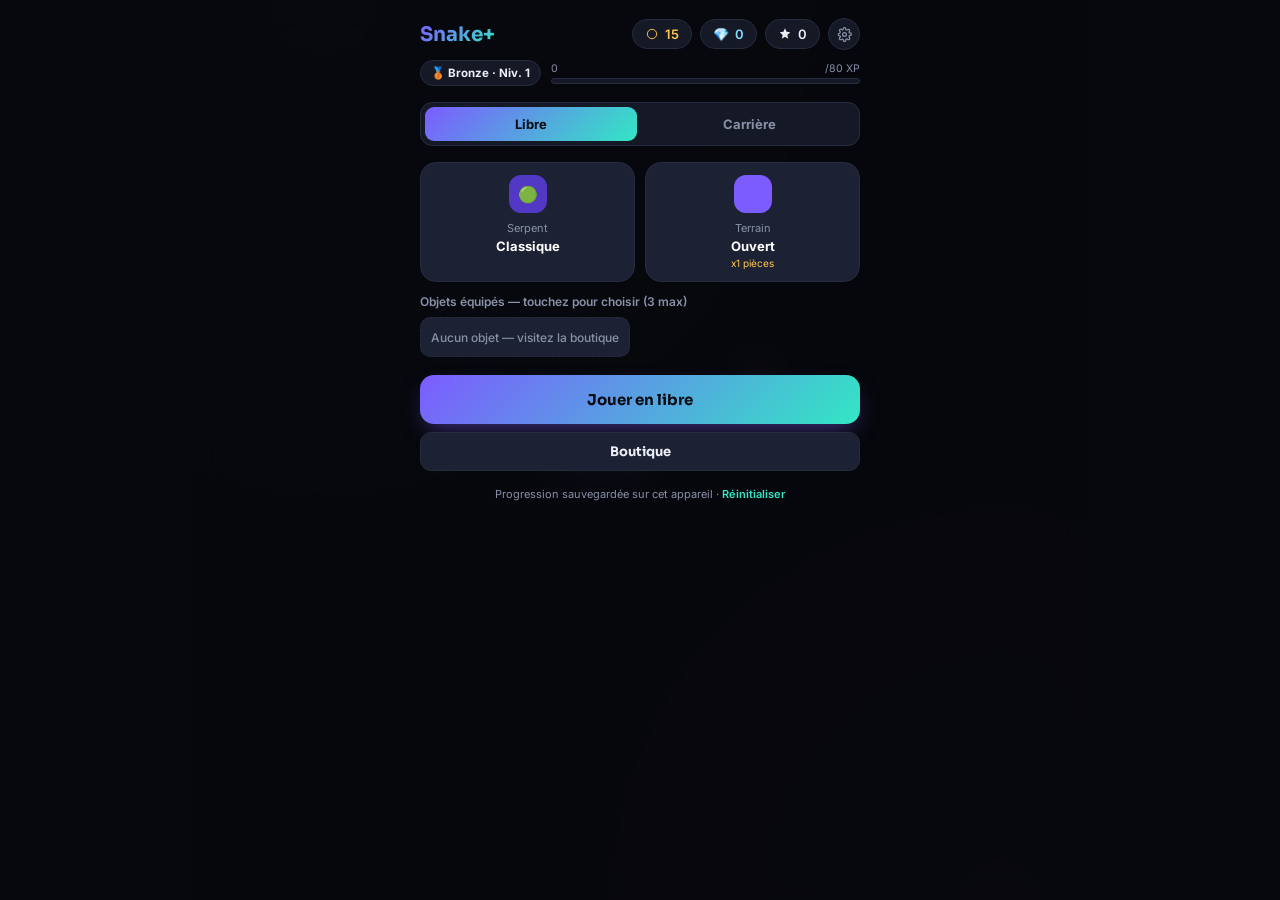
==== index.html @ 22fc11eb "first commit" ====
<!DOCTYPE html>
<html lang="fr">
<head>
<meta charset="UTF-8">
<meta name="viewport" content="width=device-width, initial-scale=1, maximum-scale=1, user-scalable=no, viewport-fit=cover">
<title>Snake+</title>
<link rel="preconnect" href="https://fonts.googleapis.com">
<link rel="preconnect" href="https://fonts.gstatic.com" crossorigin>
<link href="https://fonts.googleapis.com/css2?family=Sora:wght@500;600;700;800&family=Inter:wght@400;500;600;700&display=swap" rel="stylesheet">
<link rel="stylesheet" href="style.css">
</head>
<body>
<div class="stage" id="stage">
  <canvas id="game"></canvas>

  <div class="level-toast" id="levelToast">Niveau 2<small>La cadence s'intensifie</small></div>
  <div class="level-toast" id="xpToast">Niveau 4<small>Rang Argent</small></div>

  <div class="hud hidden" id="hud">
    <div class="hud-left">
      <div class="hud-score" id="scoreBadge">0</div>
      <div class="combo-tag" id="comboTag">x2 combo</div>
    </div>
    <div class="hud-right">
      <div class="chip" id="modeChip">Niv. 1</div>
      <div class="round-btn" id="pauseBtn"><svg width="13" height="13" viewBox="0 0 24 24" fill="currentColor"><rect x="6" y="4" width="4" height="16" rx="1"/><rect x="14" y="4" width="4" height="16" rx="1"/></svg></div>
    </div>
  </div>

  <div class="controls hidden" id="controlsBar">
    <div class="dpad" id="dpad">
      <button class="up">▲</button><div class="mid"></div>
      <button class="left">◀</button><button class="mid"></button><button class="right">▶</button>
      <button class="down">▼</button>
    </div>
    <div class="powerbar" id="powerbar"></div>
  </div>

  <!-- HOME -->
  <div class="overlay" id="overlay-home">
    <div class="overlay-inner">
      <div class="topline">
        <div class="brand">Snake+</div>
        <div class="stat-row">
          <div class="pill gold"><svg viewBox="0 0 24 24" fill="none"><circle cx="12" cy="12" r="8" stroke="currentColor" stroke-width="1.6"/></svg><span id="coinCount">0</span></div>
          <div class="pill crystal">💎<span id="crystalCount">0</span></div>
          <div class="pill"><svg viewBox="0 0 24 24" fill="none"><path d="M12 2l2.6 6.2L21 9l-5 4.6L17.4 20 12 16.5 6.6 20 8 13.6 3 9l6.4-.8L12 2z" fill="currentColor"/></svg><span id="bestScore">0</span></div>
          <div class="icon-btn" id="openSettings" title="Réglages">
            <svg width="15" height="15" viewBox="0 0 24 24" fill="none" stroke="currentColor" stroke-width="2"><circle cx="12" cy="12" r="3"/><path d="M19.4 15a1.65 1.65 0 00.33 1.82l.06.06a2 2 0 11-2.83 2.83l-.06-.06a1.65 1.65 0 00-1.82-.33 1.65 1.65 0 00-1 1.51V21a2 2 0 01-4 0v-.09A1.65 1.65 0 009 19.4a1.65 1.65 0 00-1.82.33l-.06.06a2 2 0 11-2.83-2.83l.06-.06A1.65 1.65 0 005.6 15a1.65 1.65 0 00-1.51-1H4a2 2 0 010-4h.09A1.65 1.65 0 005 8.6a1.65 1.65 0 00-.33-1.82l-.06-.06a2 2 0 112.83-2.83l.06.06A1.65 1.65 0 009 4.6a1.65 1.65 0 001-1.51V3a2 2 0 014 0v.09a1.65 1.65 0 001 1.51 1.65 1.65 0 001.82-.33l.06-.06a2 2 0 112.83 2.83l-.06.06A1.65 1.65 0 0019.4 9c.36.1.68.32 1 .51H21a2 2 0 010 4h-.09a1.65 1.65 0 00-1.51 1z"/></svg>
          </div>
        </div>
      </div>

      <div class="rank-row">
        <div class="rank-badge" id="rankBadge">🥉 Bronze · Niv. 1</div>
        <div class="xp-wrap">
          <div class="xp-label"><span id="xpNow">0</span><span id="xpNext">/100 XP</span></div>
          <div class="xp-bar"><div class="xp-fill" id="xpFill" style="width:0%"></div></div>
        </div>
      </div>

      <div class="modetabs">
        <div class="modetab active" data-mode="free">Libre</div>
        <div class="modetab" data-mode="career">Carrière</div>
      </div>

      <!-- FREE PANEL -->
      <div id="freePanel">
        <div class="preview-row">
          <div class="preview-card" id="goToSnake">
            <div class="swatch" id="snakeSwatch"></div>
            <div class="label">Serpent</div>
            <div class="name" id="snakeName">—</div>
          </div>
          <div class="preview-card" id="goToMap">
            <div class="swatch" id="mapSwatch"></div>
            <div class="label">Terrain</div>
            <div class="name" id="mapName">—</div>
            <div class="badge" id="mapMult">x1 pièces</div>
          </div>
        </div>

        <div class="loadout-title">Objets équipés — touchez pour choisir (3 max)</div>
        <div class="loadout-row" id="loadoutRow"></div>

        <button class="btn" id="playBtn">Jouer en libre</button>
        <div class="row2"><button class="btn secondary small" id="openShopFromHome">Boutique</button></div>
      </div>

      <!-- CAREER PANEL -->
      <div id="careerPanel" class="panel-hidden">
        <div class="career-progress" id="careerProgress">0/36 niveaux · 0★</div>
        <div class="path-scroll" id="pathScroll"><div class="path-row" id="pathRow"></div></div>
        <div class="scroll-hint">← Faites glisser pour parcourir tout l'arbre →</div>
      </div>

      <div class="footer-note">Progression sauvegardée sur cet appareil · <a id="resetLink">Réinitialiser</a></div>
    </div>
  </div>

  <!-- RANKS -->
  <div class="overlay hidden" id="overlay-ranks" style="justify-content:flex-start;">
    <div class="overlay-inner">
      <div class="topline"><div class="brand">Rangs</div></div>
      <div class="card-list" id="ranksList"></div>
      <button class="btn" id="closeRanks" style="margin-top:14px;">Retour</button>
    </div>
  </div>

  <!-- SHOP -->
  <div class="overlay hidden" id="overlay-shop">
    <div class="overlay-inner">
      <div class="topline">
        <div class="brand">Boutique</div>
        <div class="stat-row">
          <div class="pill gold"><svg viewBox="0 0 24 24" fill="none"><circle cx="12" cy="12" r="8" stroke="currentColor" stroke-width="1.6"/></svg><span id="coinCountShop">0</span></div>
          <div class="pill crystal">💎<span id="crystalCountShop">0</span></div>
        </div>
      </div>
      <div class="tabs">
        <div class="tab active" data-tab="snakes">Serpents</div>
        <div class="tab" data-tab="maps">Terrains</div>
        <div class="tab" data-tab="items">Objets</div>
        <div class="tab" data-tab="gacha">Gacha</div>
      </div>
      <div class="card-list" id="shopList"></div>
      <button class="btn secondary" id="closeShop" style="margin-top:16px;">Retour</button>
    </div>
  </div>

  <!-- GACHA REVEAL -->
  <div class="overlay hidden" id="overlay-gacha" style="justify-content:center;">
    <div class="overlay-inner">
      <div class="capsule-stage" id="capsuleStage">
        <div class="capsule" id="capsuleBall">
          <div class="capsule-top"></div>
          <div class="capsule-bottom"></div>
        </div>
      </div>
      <div id="gachaReveal" class="hidden">
        <div class="lr-icon" id="gachaIcon">⏳</div>
        <div class="lr-rarity" id="gachaRarity">Légendaire</div>
        <div class="lr-title" id="gachaName">Chronos</div>
        <div class="go-sub" id="gachaMsg">Nouveau serpent débloqué !</div>
        <button class="btn" id="gachaClose">Super !</button>
      </div>
    </div>
  </div>

  <!-- SETTINGS -->
  <div class="overlay hidden" id="overlay-settings" style="justify-content:flex-start;">
    <div class="overlay-inner">
      <div class="topline"><div class="brand">Réglages</div></div>
      <div class="bind-hint">Cliquez sur « Changer » puis appuyez sur la touche souhaitée. Les flèches WASD restent toujours actives en secours.</div>
      <div class="card-list" id="settingsList"></div>
      <button class="btn secondary" id="resetBinds" style="margin-top:14px;">Réinitialiser les touches</button>
      <button class="btn" id="closeSettings" style="margin-top:10px;">Retour</button>
    </div>
  </div>

  <!-- LEVEL INTRO -->
  <div class="overlay hidden" id="overlay-levelintro" style="justify-content:center;">
    <div class="overlay-inner">
      <div class="lr-title" id="liTitle">Niveau 1</div>
      <div class="level-desc"><div id="liDesc">—</div><div class="level-tags" id="liTags"></div></div>
      <button class="btn" id="liStart">Commencer</button>
      <button class="btn secondary" id="liBack" style="margin-top:10px;">Retour à la carte</button>
    </div>
  </div>

  <!-- PAUSE -->
  <div class="overlay hidden" id="overlay-pause" style="justify-content:center;">
    <div class="overlay-inner">
      <div class="lr-title">Pause</div>
      <button class="btn" id="resumeBtn" style="margin-top:20px;">Reprendre</button>
      <button class="btn secondary" id="quitBtn" style="margin-top:10px;">Abandonner</button>
    </div>
  </div>

  <!-- GAME OVER (free mode) -->
  <div class="overlay hidden" id="overlay-gameover" style="justify-content:center;">
    <div class="overlay-inner">
      <div class="go-title">Partie terminée</div>
      <div class="go-score" id="finalScore">0</div>
      <div class="go-sub" id="goDetails">+0 pièces</div>
      <button class="btn" id="retryBtn">Rejouer</button>
      <button class="btn secondary" id="homeBtn" style="margin-top:10px;">Accueil</button>
    </div>
  </div>

  <!-- LEVEL RESULT (career mode) -->
  <div class="overlay hidden" id="overlay-levelresult" style="justify-content:center;">
    <div class="overlay-inner">
      <div class="lr-icon" id="lrIcon">🏆</div>
      <div class="lr-title" id="lrTitle">Niveau réussi !</div>
      <div class="lr-stars" id="lrStars">★★★</div>
      <div class="go-sub" id="lrSub">+20 pièces</div>
      <button class="btn" id="lrPrimary">Continuer</button>
      <button class="btn secondary" id="lrSecondary" style="margin-top:10px;">Carte des niveaux</button>
    </div>
  </div>

</div>
<script src="script.js"></script>
</body>
</html>
---- style.css ----
:root{
    --bg:#07080d;
    --surface:#151926;
    --surface-hi:#1c2233;
    --border:#262c3f;
    --text:#eef0f8;
    --text-dim:#8991a8;
    --accent1:#7c5cff;
    --accent2:#33e6c4;
    --accent-grad:linear-gradient(135deg, var(--accent1), var(--accent2));
    --danger:#ff5470;
    --gold:#ffc94d;
    --food:#ff9f43;
  }
  *{box-sizing:border-box; -webkit-tap-highlight-color:transparent;}
  html,body{height:100%; margin:0; overscroll-behavior:none;}
  body{
    background:var(--bg);
    font-family:'Inter', system-ui, sans-serif;
    color:var(--text);
    overflow:hidden;
    display:flex;
    justify-content:center;
  }
  .display{font-family:'Sora', sans-serif;}

  .stage{
    position:relative;
    width:100%;
    max-width:900px;
    height:100dvh;
    height:100vh;
    background:
      radial-gradient(circle at 15% 0%, #141a2c, transparent 55%),
      radial-gradient(circle at 90% 100%, #1a1030, transparent 45%),
      var(--bg);
  }

  canvas{ position:absolute; top:50%; left:50%; transform:translate(-50%,-50%); display:block; }

  /* ---------- in-game HUD ---------- */
  .hud{
    position:absolute; top:0; left:0; right:0;
    padding:calc(14px + env(safe-area-inset-top,0px)) 16px 14px;
    display:flex; justify-content:space-between; align-items:flex-start;
    pointer-events:none;
  }
  .hud.hidden{display:none;}
  .hud-left{display:flex; flex-direction:column; gap:5px;}
  .hud-score{font-family:'Sora',sans-serif; font-weight:700; font-size:26px; color:#fff; text-shadow:0 2px 14px rgba(0,0,0,0.6); line-height:1;}
  .hud-score small{font-size:14px; font-weight:600; color:var(--text-dim);}
  .combo-tag{
    font-size:11px; font-weight:700; color:var(--accent2);
    background:rgba(51,230,196,0.15); border:1px solid rgba(51,230,196,0.4);
    border-radius:999px; padding:2px 9px; width:fit-content;
    opacity:0; transform:scale(0.8); transition:all .15s ease;
  }
  .combo-tag.show{opacity:1; transform:scale(1);}
  .hud-right{display:flex; align-items:center; gap:8px; pointer-events:auto;}
  .chip{
    font-size:12.5px; font-weight:700; color:#fff;
    background:rgba(20,24,38,0.65); backdrop-filter:blur(8px);
    border:1px solid rgba(255,255,255,0.12);
    border-radius:999px; padding:6px 12px;
  }
  .chip.low{color:var(--danger); border-color:rgba(255,84,112,0.5);}
  .round-btn{
    pointer-events:auto; cursor:pointer;
    background:rgba(20,24,38,0.65); backdrop-filter:blur(8px);
    border:1px solid rgba(255,255,255,0.12);
    border-radius:50%; width:34px; height:34px;
    display:flex; align-items:center; justify-content:center; color:#fff;
  }

  .level-toast{
    position:absolute; top:44%; left:50%; transform:translate(-50%,-40%);
    font-family:'Sora',sans-serif; font-weight:800; font-size:28px; color:#fff;
    text-shadow:0 4px 24px rgba(124,92,255,0.9);
    opacity:0; pointer-events:none; transition:all .35s ease;
    text-align:center; white-space:nowrap;
  }
  .level-toast.show{opacity:1; transform:translate(-50%,-50%);}
  .level-toast small{display:block; font-family:'Inter',sans-serif; font-size:13px; font-weight:500; color:var(--accent2); margin-top:3px;}
  #xpToast{ z-index:5; top:12%; }

  /* ---------- floating controls ---------- */
  .controls{
    position:absolute; left:0; right:0; bottom:0;
    padding:0 16px calc(16px + env(safe-area-inset-bottom,0px));
    display:flex; justify-content:space-between; align-items:flex-end;
    pointer-events:none;
  }
  .controls.hidden{display:none;}
  .dpad{ display:grid; grid-template-columns:46px 46px 46px; grid-template-rows:46px 46px 46px; gap:6px; pointer-events:auto; }
  .dpad button{
    border:none; border-radius:14px; background:rgba(21,25,38,0.75); backdrop-filter:blur(8px);
    border:1px solid var(--border);
    display:flex; align-items:center; justify-content:center; font-size:16px; color:var(--text-dim);
    cursor:pointer;
  }
  .dpad button:active{background:var(--surface-hi); color:var(--accent2); border-color:var(--accent2);}
  .dpad .up{grid-column:2; grid-row:1;}
  .dpad .left{grid-column:1; grid-row:2;}
  .dpad .mid{grid-column:2; grid-row:2; background:transparent; box-shadow:none; cursor:default; border:none;}
  .dpad .right{grid-column:3; grid-row:2;}
  .dpad .down{grid-column:2; grid-row:3;}

  .powerbar{display:flex; flex-direction:column; gap:10px; pointer-events:auto;}
  .pbtn{
    width:52px; height:52px; border-radius:16px; border:1px solid var(--border); position:relative;
    background:rgba(21,25,38,0.75); backdrop-filter:blur(8px);
    display:flex; align-items:center; justify-content:center; font-size:20px; cursor:pointer; color:#fff;
  }
  .pbtn:active{background:var(--surface-hi);}
  .pbtn.used{opacity:0.25; pointer-events:none;}
  .pbtn .active-ring{ position:absolute; inset:-3px; border-radius:19px; border:2px solid var(--accent2); animation:pulse 1s infinite; }
  @keyframes pulse{0%,100%{opacity:1;}50%{opacity:0.25;}}
  .pbtn.skillbtn{ border-color:var(--gold); box-shadow:0 0 0 1px rgba(255,201,77,0.5), 0 0 16px rgba(255,201,77,0.35); }
  .charge-badge{
    position:absolute; top:-5px; right:-5px; background:var(--gold); color:#3a2408;
    font-size:10px; font-weight:800; border-radius:999px; min-width:17px; height:17px;
    display:flex; align-items:center; justify-content:center; padding:0 3px;
  }
  .cooldown-badge{
    position:absolute; bottom:-9px; left:50%; transform:translateX(-50%);
    background:rgba(21,25,38,0.9); border:1px solid var(--border); color:var(--text-dim);
    font-size:9px; font-weight:700; border-radius:999px; padding:1px 6px; white-space:nowrap;
  }

  /* ---------- overlays ---------- */
  .overlay{
    position:absolute; inset:0;
    background:rgba(7,8,13,0.92);
    backdrop-filter:blur(14px);
    display:flex; flex-direction:column;
    padding:calc(18px + env(safe-area-inset-top,0px)) 18px calc(18px + env(safe-area-inset-bottom,0px));
    overflow-y:auto; color:var(--text);
  }
  .overlay.hidden{display:none;}
  .overlay-inner{width:100%; max-width:440px; margin:0 auto;}

  .topline{display:flex; align-items:center; justify-content:space-between; gap:8px; margin-bottom:10px; flex-wrap:wrap;}
  .brand{font-family:'Sora',sans-serif; font-weight:700; font-size:20px; background:var(--accent-grad); -webkit-background-clip:text; background-clip:text; color:transparent;}
  .stat-row{display:flex; gap:8px; align-items:center; flex-wrap:wrap;}
  .pill{ background:var(--surface); border:1px solid var(--border); border-radius:999px; padding:6px 12px; font-size:13px; font-weight:600; display:flex; align-items:center; gap:6px; color:var(--text); }
  .pill.gold{color:var(--gold);}
  .pill.crystal{color:#7fdfff;}
  .pill svg{width:14px;height:14px;flex:none;}
  .icon-btn{
    width:32px; height:32px; border-radius:50%; background:var(--surface); border:1px solid var(--border);
    display:flex; align-items:center; justify-content:center; color:var(--text-dim); cursor:pointer; flex:none;
  }
  .icon-btn:active{color:var(--accent2); border-color:var(--accent2);}

  .rank-row{display:flex; align-items:center; gap:10px; margin-bottom:16px;}
  .rank-badge{ font-size:11.5px; font-weight:700; padding:5px 10px; border-radius:999px; background:var(--surface); border:1px solid var(--border); white-space:nowrap; cursor:pointer; }
  .rank-badge:active{border-color:var(--accent2); color:var(--accent2);}
  .rank-current{border-color:var(--accent2) !important; box-shadow:0 0 0 1px var(--accent2) inset;}
  .xp-wrap{flex:1; min-width:0;}
  .xp-label{font-size:10.5px; color:var(--text-dim); margin-bottom:3px; display:flex; justify-content:space-between;}
  .xp-bar{height:6px; border-radius:999px; background:var(--surface); overflow:hidden; border:1px solid var(--border);}
  .xp-fill{height:100%; background:var(--accent-grad); border-radius:999px; transition:width .3s ease;}

  .modetabs{display:flex; gap:6px; margin-bottom:16px; background:var(--surface); padding:4px; border-radius:12px; border:1px solid var(--border);}
  .modetab{flex:1; text-align:center; padding:9px 4px; font-size:13px; font-weight:700; border-radius:9px; cursor:pointer; color:var(--text-dim);}
  .modetab.active{background:var(--accent-grad); color:#0a0c12;}
  .panel-hidden{display:none;}

  .preview-row{display:flex; gap:10px; margin:4px 0 12px;}
  .preview-card{ flex:1; background:var(--surface-hi); border:1px solid var(--border); border-radius:16px; padding:12px; text-align:center; cursor:pointer; transition:transform .12s ease; }
  .preview-card:active{transform:scale(0.96);}
  .preview-card .swatch{width:38px;height:38px;border-radius:12px;margin:0 auto 8px; display:flex; align-items:center; justify-content:center; font-size:16px;}
  .preview-card .label{font-size:11px; color:var(--text-dim); margin-bottom:3px;}
  .preview-card .name{font-size:13px; font-weight:700; color:#fff;}
  .preview-card .badge{font-size:10px; color:var(--gold); margin-top:3px;}

  .loadout-title{font-size:12px; color:var(--text-dim); margin:6px 0 8px; font-weight:600;}
  .loadout-row{display:flex; gap:8px; flex-wrap:wrap; margin-bottom:18px; min-height:40px;}
  .chip2{ display:flex; align-items:center; gap:6px; background:var(--surface-hi); border:1px solid var(--border); border-radius:10px; padding:7px 10px; font-size:12px; font-weight:600; cursor:pointer; user-select:none; color:var(--text); }
  .chip2 .n{opacity:.55; font-weight:500;}
  .chip2.on{border-color:var(--accent2); box-shadow:0 0 0 1px var(--accent2) inset; color:#fff;}
  .chip2.empty{color:var(--text-dim); font-weight:500; border-style:dashed; cursor:default;}

  .btn{ display:block; width:100%; background:var(--accent-grad); color:#0a0c12; border:none; border-radius:14px; padding:15px; font-size:15px; font-weight:700; font-family:'Sora',sans-serif; cursor:pointer; text-align:center; box-shadow:0 10px 24px -8px rgba(124,92,255,0.55); }
  .btn:active{transform:translateY(1px);}
  .btn.secondary{background:var(--surface-hi); color:var(--text); box-shadow:none; border:1px solid var(--border);}
  .btn.small{padding:10px; font-size:13px; border-radius:11px;}
  .btn:disabled{opacity:0.4; cursor:default;}
  .row2{display:flex; gap:8px; margin-top:8px;}
  .row2 .btn{flex:1;}

  .footer-note{text-align:center; font-size:11px; color:var(--text-dim); margin-top:16px;}
  .footer-note a{color:var(--accent2); text-decoration:none; cursor:pointer; font-weight:600;}

  .tabs{display:flex; gap:6px; margin-bottom:14px; background:var(--surface); padding:4px; border-radius:12px; border:1px solid var(--border);}
  .tab{flex:1; text-align:center; padding:8px 4px; font-size:12px; font-weight:700; border-radius:9px; cursor:pointer; color:var(--text-dim);}
  .tab.active{background:var(--accent-grad); color:#0a0c12;}

  .card-list{display:flex; flex-direction:column; gap:8px;}
  .card{background:var(--surface-hi); border:1px solid var(--border); border-radius:14px; padding:11px; display:flex; gap:11px; align-items:center;}
  .card .swatch{width:38px;height:38px;border-radius:12px;flex:none; display:flex; align-items:center; justify-content:center; font-size:17px; font-weight:800; color:#fff;}
  .card .info{flex:1; min-width:0;}
  .card .info .t{font-size:13px; font-weight:700; color:#fff; display:flex; align-items:center; gap:6px; flex-wrap:wrap;}
  .card .info .d{font-size:11.5px; color:var(--text-dim); margin-top:3px; line-height:1.4;}
  .card .action{flex:none;}
  .buy-btn{ background:var(--accent-grad); color:#0a0c12; border:none; border-radius:9px; padding:9px 11px; font-size:11.5px; font-weight:700; font-family:'Sora',sans-serif; cursor:pointer; white-space:nowrap; }
  .buy-btn.owned{background:var(--border); color:var(--text);}
  .buy-btn.equipped{background:transparent; color:var(--accent2); border:1px solid var(--accent2);}
  .buy-btn.locked{background:var(--border); color:var(--text-dim);}
  .buy-btn:disabled{opacity:0.35;}
  .qty-badge{font-size:10px; background:var(--accent2); color:#052; border-radius:999px; padding:2px 7px; font-weight:700;}
  .mult-badge{font-size:10px; background:rgba(255,201,77,0.15); color:var(--gold); border:1px solid rgba(255,201,77,0.4); border-radius:999px; padding:2px 7px; font-weight:700;}
  .rarity-badge{font-size:10px; border-radius:999px; padding:2px 7px; font-weight:700; border:1px solid; white-space:nowrap;}

  .gacha-panel{display:flex; flex-direction:column; gap:10px; margin-bottom:8px;}
  .gacha-crystal-row{display:flex; align-items:center; justify-content:space-between;}
  .gacha-hint{font-size:11.5px; color:var(--text-dim); line-height:1.4;}

  /* ---------- career path (single scrollable tree) ---------- */
  .career-progress{font-size:12px; color:var(--text-dim); margin-bottom:10px;}
  .path-scroll{
    overflow-x:auto; overflow-y:hidden; padding:6px 4px 4px; margin:0 -18px 8px; padding-left:18px; padding-right:18px;
    -webkit-overflow-scrolling:touch; cursor:grab;
  }
  .path-scroll.dragging{cursor:grabbing;}
  .path-row{position:relative; height:222px;}
  .path-line{position:absolute; height:3px; background:var(--border); border-radius:2px;}
  .path-line.dim{opacity:0.35;}
  .path-connector{position:absolute; width:2px; background:var(--border);}
  .chapter-marker{position:absolute; top:0; font-size:10.5px; font-weight:800; color:var(--text-dim); text-transform:uppercase; letter-spacing:0.5px; white-space:nowrap;}
  .scroll-hint{text-align:center; font-size:10.5px; color:var(--text-dim); margin:-2px 0 12px;}
  .path-node{
    position:absolute; transform:translate(-50%,-50%); width:52px; height:52px; border-radius:50%;
    display:flex; align-items:center; justify-content:center; font-family:'Sora',sans-serif; font-weight:800; font-size:14px;
    border:2px solid var(--border); background:var(--surface); color:var(--text-dim); cursor:default;
  }
  .path-node.unlocked{background:var(--surface-hi); color:var(--text); border-color:var(--accent1); cursor:pointer;}
  .path-node.done{background:var(--accent-grad); color:#0a0c12; border-color:transparent; box-shadow:0 6px 16px -6px rgba(124,92,255,0.6);}
  .path-node.boss{width:64px; height:64px; font-size:24px;}
  .path-node.boss.unlocked{border-color:var(--danger); color:var(--gold); background:var(--surface-hi);}
  .path-node.boss.done{background:linear-gradient(135deg,#ff5470,#ffc94d); color:#2a0a0a; box-shadow:0 8px 20px -6px rgba(255,84,112,0.6);}
  .stars-node{position:absolute; transform:translateX(-50%); font-size:10px; color:var(--gold); white-space:nowrap;}
  .path-label{position:absolute; transform:translateX(-50%); font-size:9.5px; color:var(--text-dim); text-align:center; width:82px; white-space:nowrap; overflow:hidden; text-overflow:ellipsis;}

  .go-title{font-size:14px; text-align:center; margin:6px 0 2px; color:var(--text-dim); font-weight:600;}
  .go-score{font-size:46px; text-align:center; font-family:'Sora',sans-serif; font-weight:800; margin:10px 0 6px; background:var(--accent-grad); -webkit-background-clip:text; background-clip:text; color:transparent;}
  .go-sub{text-align:center; font-size:12.5px; color:var(--text-dim); margin-bottom:20px;}
  .record{color:var(--gold) !important; font-weight:700;}

  .lr-icon{font-size:44px; text-align:center; margin-bottom:6px;}
  .lr-stars{font-size:30px; text-align:center; color:var(--gold); letter-spacing:6px; margin:6px 0 14px;}
  .lr-title{font-size:19px; font-weight:800; text-align:center; color:#fff; font-family:'Sora',sans-serif;}
  .lr-rarity{font-size:12px; font-weight:800; text-transform:uppercase; letter-spacing:1.5px; text-align:center; margin-bottom:6px;}

  /* ---------- gachapon capsule ---------- */
  .capsule-stage{height:170px; display:flex; align-items:center; justify-content:center; position:relative;}
  .capsule-stage.hidden{display:none;}
  .capsule{ width:96px; height:96px; position:relative; animation:capsuleDrop 0.5s cubic-bezier(.34,1.56,.64,1); --cap1:#7c5cff; --cap2:#5238c4; }
  .capsule.rarity-rare{ --cap1:#bff7ec; --cap2:#1fae94; }
  .capsule.rarity-epic{ --cap1:#d8c9ff; --cap2:#7c5cff; }
  .capsule.rarity-legendary{ --cap1:#fff3c4; --cap2:#ffc94d; }
  .capsule-top,.capsule-bottom{ position:absolute; left:0; width:96px; height:48px; }
  .capsule-top{ top:0; border-radius:48px 48px 4px 4px; background:linear-gradient(180deg,#fff,var(--cap1)); box-shadow:inset 0 -6px 10px rgba(0,0,0,0.15);}
  .capsule-bottom{ bottom:0; border-radius:4px 4px 48px 48px; background:var(--cap2); box-shadow:inset 0 6px 10px rgba(0,0,0,0.25);}
  .capsule.shaking{ animation:capsuleShake 0.13s ease-in-out infinite; }
  .capsule.cracking .capsule-top{ animation:crackTop 0.45s ease forwards; }
  .capsule.cracking .capsule-bottom{ animation:crackBottom 0.45s ease forwards; }
  .capsule.cracking::after{
    content:""; position:absolute; inset:-40px; border-radius:50%;
    background:radial-gradient(circle, rgba(255,255,255,0.95), transparent 70%);
    animation:crackFlash 0.45s ease forwards;
  }
  @keyframes capsuleDrop{ from{ transform:translateY(-160px); opacity:0; } to{ transform:translateY(0); opacity:1; } }
  @keyframes capsuleShake{ 0%,100%{transform:rotate(-7deg);} 50%{transform:rotate(7deg);} }
  @keyframes crackTop{ to{ transform:translateY(-70px) rotate(-50deg); opacity:0; } }
  @keyframes crackBottom{ to{ transform:translateY(70px) rotate(50deg); opacity:0; } }
  @keyframes crackFlash{ from{ opacity:1; transform:scale(0.25);} to{ opacity:0; transform:scale(2);} }
  #gachaReveal.hidden{display:none;}

  .level-desc{background:var(--surface-hi); border:1px solid var(--border); border-radius:14px; padding:14px; margin:14px 0 20px; font-size:13px; color:var(--text-dim); line-height:1.5;}
  .level-tags{display:flex; gap:6px; flex-wrap:wrap; margin-top:10px;}
  .tag{font-size:11px; font-weight:700; background:var(--surface); border:1px solid var(--border); border-radius:999px; padding:4px 9px; color:var(--text);}
  .tag.boss{color:var(--gold); border-color:rgba(255,201,77,0.5);}

  .bind-hint{font-size:12px; color:var(--text-dim); margin-bottom:14px; line-height:1.5;}

  ::-webkit-scrollbar{width:0px;}
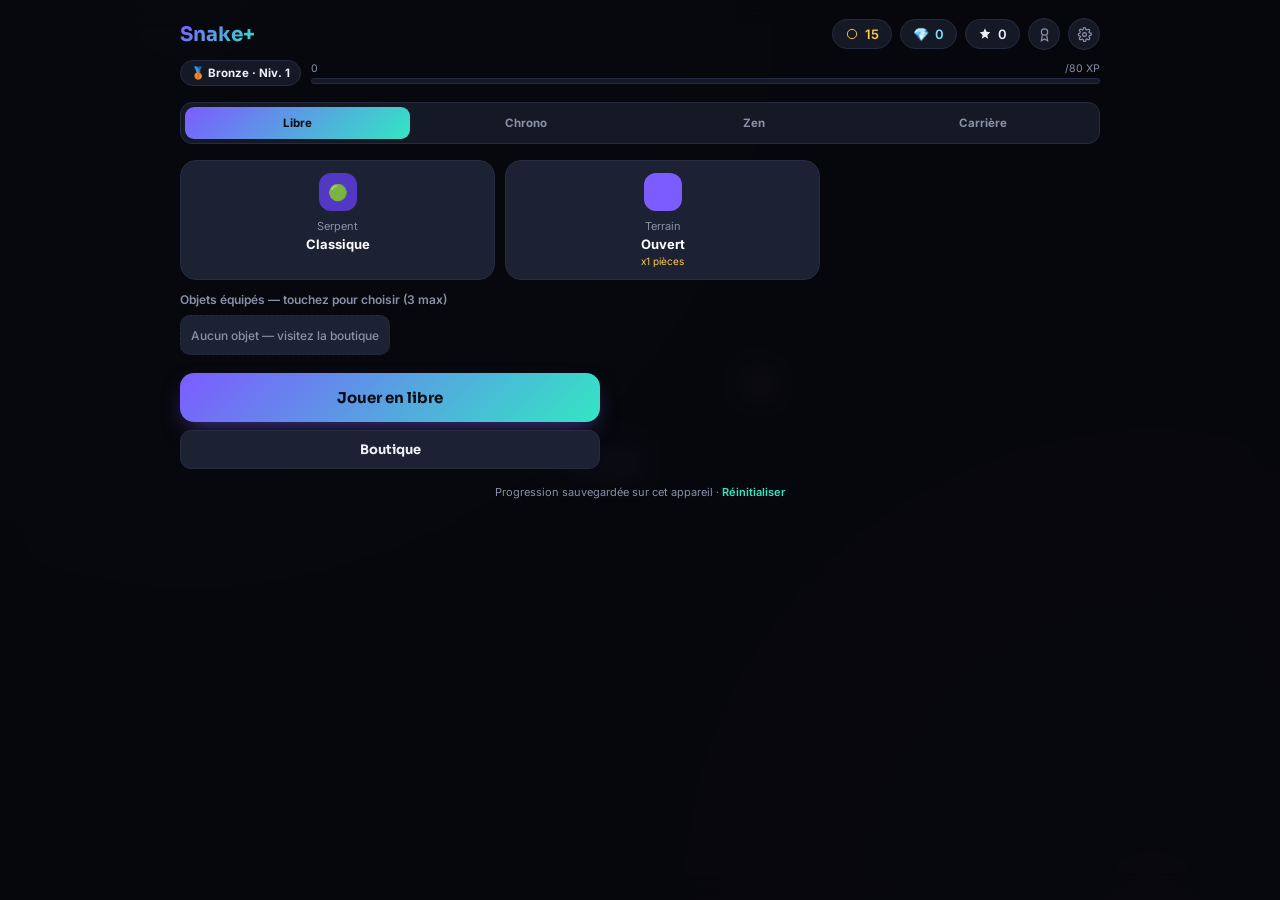
==== commit 63e9cbd1: "first commit" ====
--- a/index.html
+++ b/index.html
@@ -45,6 +45,9 @@
           <div class="pill gold"><svg viewBox="0 0 24 24" fill="none"><circle cx="12" cy="12" r="8" stroke="currentColor" stroke-width="1.6"/></svg><span id="coinCount">0</span></div>
           <div class="pill crystal">💎<span id="crystalCount">0</span></div>
           <div class="pill"><svg viewBox="0 0 24 24" fill="none"><path d="M12 2l2.6 6.2L21 9l-5 4.6L17.4 20 12 16.5 6.6 20 8 13.6 3 9l6.4-.8L12 2z" fill="currentColor"/></svg><span id="bestScore">0</span></div>
+          <div class="icon-btn" id="openAchievements" title="Succès et défis">
+            <svg width="15" height="15" viewBox="0 0 24 24" fill="none" stroke="currentColor" stroke-width="2"><circle cx="12" cy="8" r="5"/><path d="M8.5 13.5L7 22l5-3 5 3-1.5-8.5"/></svg>
+          </div>
           <div class="icon-btn" id="openSettings" title="Réglages">
             <svg width="15" height="15" viewBox="0 0 24 24" fill="none" stroke="currentColor" stroke-width="2"><circle cx="12" cy="12" r="3"/><path d="M19.4 15a1.65 1.65 0 00.33 1.82l.06.06a2 2 0 11-2.83 2.83l-.06-.06a1.65 1.65 0 00-1.82-.33 1.65 1.65 0 00-1 1.51V21a2 2 0 01-4 0v-.09A1.65 1.65 0 009 19.4a1.65 1.65 0 00-1.82.33l-.06.06a2 2 0 11-2.83-2.83l.06-.06A1.65 1.65 0 005.6 15a1.65 1.65 0 00-1.51-1H4a2 2 0 010-4h.09A1.65 1.65 0 005 8.6a1.65 1.65 0 00-.33-1.82l-.06-.06a2 2 0 112.83-2.83l.06.06A1.65 1.65 0 009 4.6a1.65 1.65 0 001-1.51V3a2 2 0 014 0v.09a1.65 1.65 0 001 1.51 1.65 1.65 0 001.82-.33l.06-.06a2 2 0 112.83 2.83l-.06.06A1.65 1.65 0 0019.4 9c.36.1.68.32 1 .51H21a2 2 0 010 4h-.09a1.65 1.65 0 00-1.51 1z"/></svg>
           </div>
@@ -61,6 +64,8 @@
 
       <div class="modetabs">
         <div class="modetab active" data-mode="free">Libre</div>
+        <div class="modetab" data-mode="chrono">Chrono</div>
+        <div class="modetab" data-mode="zen">Zen</div>
         <div class="modetab" data-mode="career">Carrière</div>
       </div>
 
@@ -107,6 +112,24 @@
     </div>
   </div>
 
+  <!-- ACHIEVEMENTS & DAILY CHALLENGES -->
+  <div class="overlay hidden" id="overlay-achievements" style="justify-content:flex-start;">
+    <div class="overlay-inner">
+      <div class="topline"><div class="brand">Succès</div></div>
+      <div class="tabs">
+        <div class="ach-tab active" data-achtab="daily">Défis du jour</div>
+        <div class="ach-tab" data-achtab="list">Succès</div>
+      </div>
+      <div id="dailyPanel">
+        <div class="card-list" id="dailyList"></div>
+      </div>
+      <div id="achPanel" class="panel-hidden">
+        <div class="card-list" id="achievementsList"></div>
+      </div>
+      <button class="btn secondary" id="closeAchievements" style="margin-top:16px;">Retour</button>
+    </div>
+  </div>
+
   <!-- SHOP -->
   <div class="overlay hidden" id="overlay-shop">
     <div class="overlay-inner">
@@ -121,6 +144,7 @@
         <div class="tab active" data-tab="snakes">Serpents</div>
         <div class="tab" data-tab="maps">Terrains</div>
         <div class="tab" data-tab="items">Objets</div>
+        <div class="tab" data-tab="upgrade">Amélioration</div>
         <div class="tab" data-tab="gacha">Gacha</div>
       </div>
       <div class="card-list" id="shopList"></div>
@@ -151,7 +175,27 @@
   <div class="overlay hidden" id="overlay-settings" style="justify-content:flex-start;">
     <div class="overlay-inner">
       <div class="topline"><div class="brand">Réglages</div></div>
-      <div class="bind-hint">Cliquez sur « Changer » puis appuyez sur la touche souhaitée. Les flèches WASD restent toujours actives en secours.</div>
+
+      <div class="volume-row">
+        <div class="volume-label"><span>🎵 Musique</span><span id="musicVolLabel">35%</span></div>
+        <input type="range" id="musicVolume" min="0" max="100" value="35" class="slider">
+      </div>
+      <div class="music-source-row">
+        <div class="music-source-label">Source : <span id="musicSourceLabel">Musique procédurale</span></div>
+        <div class="row2">
+          <button class="btn secondary small" id="chooseMusicFile">Choisir un MP3…</button>
+          <button class="btn secondary small hidden" id="clearMusicFile">Retirer</button>
+        </div>
+        <div class="music-hint">Le fichier reste actif pour cette session ; il n'est pas sauvegardé (il faudra le resélectionner après un rechargement de la page).</div>
+        <input type="file" id="musicFileInput" accept="audio/*" style="display:none">
+        <audio id="customAudio" loop style="display:none"></audio>
+      </div>
+      <div class="volume-row">
+        <div class="volume-label"><span>🔊 Effets sonores</span><span id="sfxVolLabel">100%</span></div>
+        <input type="range" id="sfxVolume" min="0" max="100" value="100" class="slider">
+      </div>
+
+      <div class="bind-hint" style="margin-top:16px;">Cliquez sur « Changer » puis appuyez sur la touche souhaitée. Les flèches WASD restent toujours actives en secours.</div>
       <div class="card-list" id="settingsList"></div>
       <button class="btn secondary" id="resetBinds" style="margin-top:14px;">Réinitialiser les touches</button>
       <button class="btn" id="closeSettings" style="margin-top:10px;">Retour</button>
--- a/style.css
+++ b/style.css
@@ -161,8 +161,8 @@
   .xp-bar{height:6px; border-radius:999px; background:var(--surface); overflow:hidden; border:1px solid var(--border);}
   .xp-fill{height:100%; background:var(--accent-grad); border-radius:999px; transition:width .3s ease;}
 
-  .modetabs{display:flex; gap:6px; margin-bottom:16px; background:var(--surface); padding:4px; border-radius:12px; border:1px solid var(--border);}
-  .modetab{flex:1; text-align:center; padding:9px 4px; font-size:13px; font-weight:700; border-radius:9px; cursor:pointer; color:var(--text-dim);}
+  .modetabs{display:flex; gap:4px; margin-bottom:16px; background:var(--surface); padding:4px; border-radius:12px; border:1px solid var(--border); flex-wrap:wrap;}
+  .modetab{flex:1; min-width:70px; text-align:center; padding:9px 2px; font-size:11.5px; font-weight:700; border-radius:9px; cursor:pointer; color:var(--text-dim);}
   .modetab.active{background:var(--accent-grad); color:#0a0c12;}
   .panel-hidden{display:none;}
 
@@ -192,9 +192,30 @@
   .footer-note{text-align:center; font-size:11px; color:var(--text-dim); margin-top:16px;}
   .footer-note a{color:var(--accent2); text-decoration:none; cursor:pointer; font-weight:600;}
 
-  .tabs{display:flex; gap:6px; margin-bottom:14px; background:var(--surface); padding:4px; border-radius:12px; border:1px solid var(--border);}
-  .tab{flex:1; text-align:center; padding:8px 4px; font-size:12px; font-weight:700; border-radius:9px; cursor:pointer; color:var(--text-dim);}
-  .tab.active{background:var(--accent-grad); color:#0a0c12;}
+  .tabs{display:flex; gap:6px; margin-bottom:14px; background:var(--surface); padding:4px; border-radius:12px; border:1px solid var(--border); flex-wrap:wrap;}
+  .tab, .ach-tab{flex:1; min-width:80px; text-align:center; padding:8px 4px; font-size:11.5px; font-weight:700; border-radius:9px; cursor:pointer; color:var(--text-dim);}
+  .tab.active, .ach-tab.active{background:var(--accent-grad); color:#0a0c12;}
+
+  .card.locked-ach{opacity:0.55;}
+
+  .volume-row{margin-bottom:14px;}
+  .volume-label{display:flex; justify-content:space-between; font-size:12.5px; font-weight:600; color:var(--text); margin-bottom:6px;}
+  .slider{
+    -webkit-appearance:none; appearance:none; width:100%; height:6px; border-radius:999px;
+    background:var(--surface); border:1px solid var(--border); outline:none; cursor:pointer;
+  }
+  .slider::-webkit-slider-thumb{
+    -webkit-appearance:none; appearance:none; width:18px; height:18px; border-radius:50%;
+    background:var(--accent-grad); border:2px solid #fff; cursor:pointer; box-shadow:0 2px 6px rgba(0,0,0,0.4);
+  }
+  .slider::-moz-range-thumb{
+    width:18px; height:18px; border-radius:50%; background:var(--accent1); border:2px solid #fff; cursor:pointer;
+  }
+  .music-source-row{ background:var(--surface-hi); border:1px solid var(--border); border-radius:12px; padding:12px; margin-bottom:14px; }
+  .music-source-label{ font-size:12.5px; font-weight:600; margin-bottom:8px; }
+  .music-source-label span{ color:var(--accent2); font-weight:700; }
+  .music-hint{ font-size:11px; color:var(--text-dim); margin-top:8px; line-height:1.4; }
+  .hidden{ display:none !important; }
 
   .card-list{display:flex; flex-direction:column; gap:8px;}
   .card{background:var(--surface-hi); border:1px solid var(--border); border-radius:14px; padding:11px; display:flex; gap:11px; align-items:center;}
@@ -285,3 +306,22 @@
   .bind-hint{font-size:12px; color:var(--text-dim); margin-bottom:14px; line-height:1.5;}
 
   ::-webkit-scrollbar{width:0px;}
+
+  /* ---------- desktop layout pass ---------- */
+  @media (min-width: 860px){
+    .stage{ max-width:1300px; }
+    .overlay-inner{ max-width:920px; }
+    .card-list{ display:grid; grid-template-columns:repeat(auto-fill, minmax(280px,1fr)); gap:10px; align-items:start; }
+    .preview-row{ max-width:640px; }
+    .loadout-row{ max-width:800px; }
+    #playBtn, .row2{ max-width:420px; }
+    .go-score{ font-size:58px; }
+  }
+  @media (min-width: 860px) and (hover:hover){
+    .btn:hover{ filter:brightness(1.08); }
+    .card:hover{ border-color:var(--accent1); }
+    .preview-card:hover{ border-color:var(--accent1); transform:translateY(-2px); }
+    .path-node.unlocked:hover{ border-color:var(--accent2); transform:translate(-50%,-50%) scale(1.06); }
+    .chapter-tab:hover, .modetab:hover, .tab:hover{ color:var(--text); }
+    .icon-btn:hover{ color:var(--accent2); border-color:var(--accent2); }
+  }
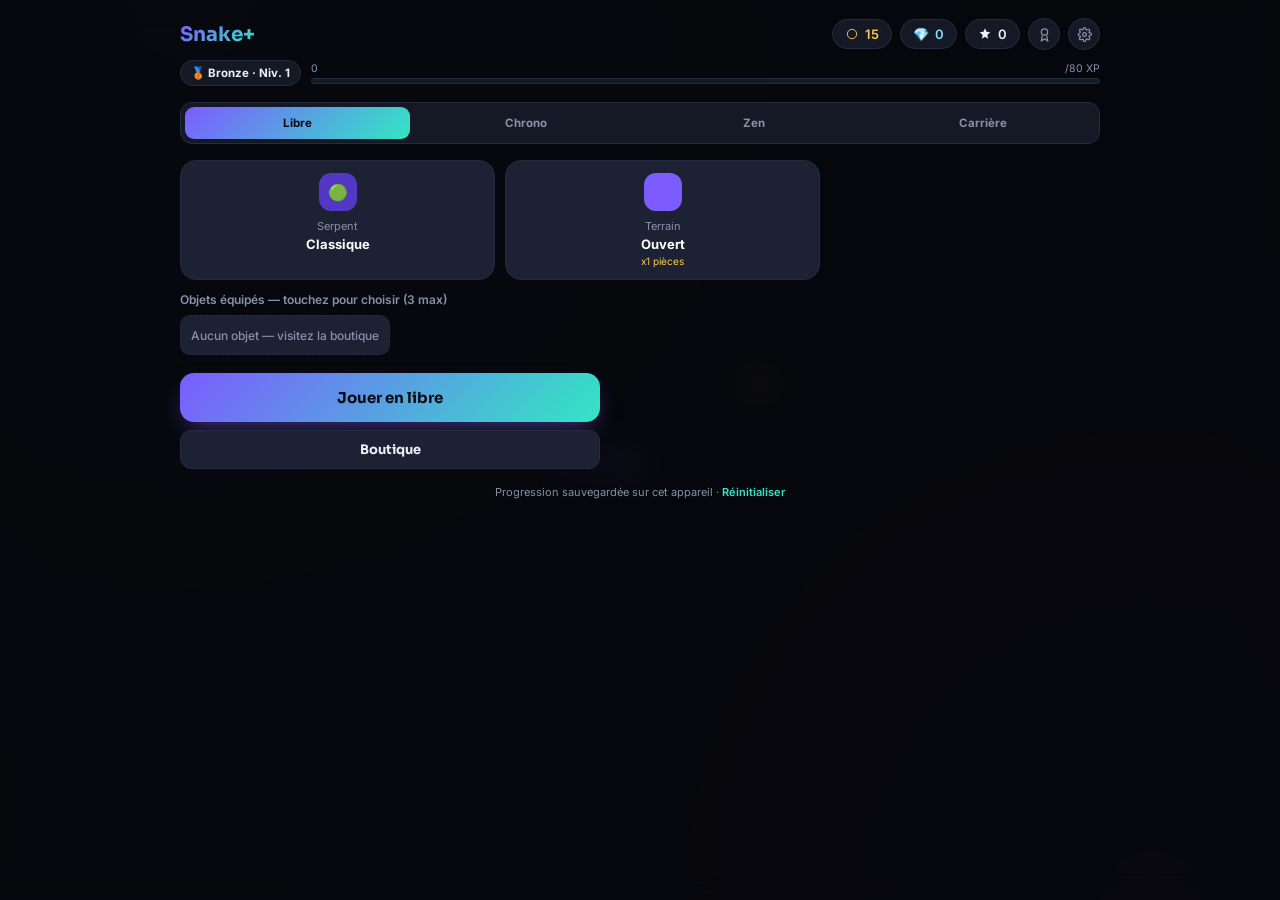
==== commit e16e0082: "first commit" ====
--- a/index.html
+++ b/index.html
@@ -183,12 +183,13 @@
       <div class="music-source-row">
         <div class="music-source-label">Source : <span id="musicSourceLabel">Musique procédurale</span></div>
         <div class="row2">
-          <button class="btn secondary small" id="chooseMusicFile">Choisir un MP3…</button>
+          <button class="btn secondary small" id="chooseMusicFile">Tester un autre MP3…</button>
           <button class="btn secondary small hidden" id="clearMusicFile">Retirer</button>
         </div>
-        <div class="music-hint">Le fichier reste actif pour cette session ; il n'est pas sauvegardé (il faudra le resélectionner après un rechargement de la page).</div>
+        <div class="music-hint">Pour ajouter votre propre musique au jeu : placez un fichier nommé <code>music.mp3</code> à côté d'<code>index.html</code> dans le dépôt — il sera chargé automatiquement à l'ouverture. Le bouton ci-dessus ne sert qu'à tester un autre fichier pour la session en cours, sans le sauvegarder.</div>
         <input type="file" id="musicFileInput" accept="audio/*" style="display:none">
         <audio id="customAudio" loop style="display:none"></audio>
+        <audio id="bgMusic" loop preload="auto" style="display:none" src="music.mp3"></audio>
       </div>
       <div class="volume-row">
         <div class="volume-label"><span>🔊 Effets sonores</span><span id="sfxVolLabel">100%</span></div>
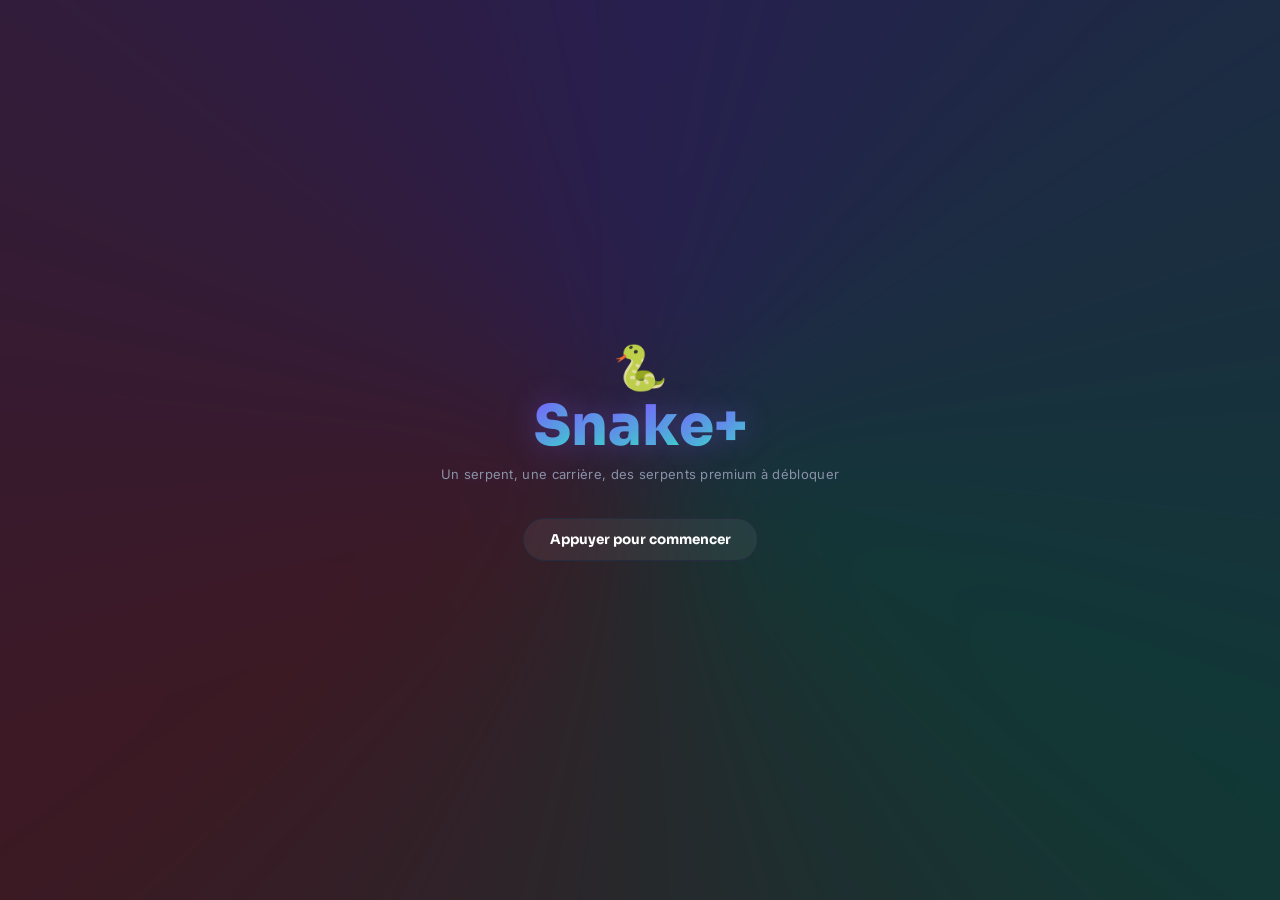
==== commit 2f29d1da: "first commit" ====
--- a/index.html
+++ b/index.html
@@ -11,6 +11,18 @@
 </head>
 <body>
 <div class="stage" id="stage">
+  <div class="splash" id="splashScreen">
+    <div class="splash-bg"></div>
+    <div class="splash-particles" id="splashParticles"></div>
+    <div class="splash-content">
+      <div class="splash-snake">🐍</div>
+      <div class="splash-title" id="splashTitle"></div>
+      <div class="splash-tagline">Un serpent, une carrière, des serpents premium à débloquer</div>
+      <div class="splash-prompt">Appuyer pour commencer</div>
+    </div>
+    <audio id="menuMusic" loop preload="auto" style="display:none" src="audio/menu.mp3"></audio>
+  </div>
+
   <canvas id="game"></canvas>
 
   <div class="level-toast" id="levelToast">Niveau 2<small>La cadence s'intensifie</small></div>
@@ -180,17 +192,8 @@
         <div class="volume-label"><span>🎵 Musique</span><span id="musicVolLabel">35%</span></div>
         <input type="range" id="musicVolume" min="0" max="100" value="35" class="slider">
       </div>
-      <div class="music-source-row">
-        <div class="music-source-label">Source : <span id="musicSourceLabel">Musique procédurale</span></div>
-        <div class="row2">
-          <button class="btn secondary small" id="chooseMusicFile">Tester un autre MP3…</button>
-          <button class="btn secondary small hidden" id="clearMusicFile">Retirer</button>
-        </div>
-        <div class="music-hint">Pour ajouter votre propre musique au jeu : placez un fichier nommé <code>music.mp3</code> à côté d'<code>index.html</code> dans le dépôt — il sera chargé automatiquement à l'ouverture. Le bouton ci-dessus ne sert qu'à tester un autre fichier pour la session en cours, sans le sauvegarder.</div>
-        <input type="file" id="musicFileInput" accept="audio/*" style="display:none">
-        <audio id="customAudio" loop style="display:none"></audio>
-        <audio id="bgMusic" loop preload="auto" style="display:none" src="music.mp3"></audio>
-      </div>
+      <div class="music-hint">La musique est chargée depuis le dossier <code>audio/</code> du projet (plusieurs pistes à la suite en boucle) ; l'écran de démarrage joue <code>audio/menu.mp3</code>.</div>
+      <audio id="bgMusic" style="display:none"></audio>
       <div class="volume-row">
         <div class="volume-label"><span>🔊 Effets sonores</span><span id="sfxVolLabel">100%</span></div>
         <input type="range" id="sfxVolume" min="0" max="100" value="100" class="slider">
--- a/style.css
+++ b/style.css
@@ -38,6 +38,61 @@
 
   canvas{ position:absolute; top:50%; left:50%; transform:translate(-50%,-50%); display:block; }
 
+  /* ---------- splash / start screen ---------- */
+  .splash{
+    position:absolute; inset:0; z-index:80;
+    display:flex; align-items:center; justify-content:center;
+    background:var(--bg); overflow:hidden; cursor:pointer; text-align:center;
+    transition:opacity .6s ease, transform .6s ease;
+  }
+  .splash.leaving{ opacity:0; transform:scale(1.06); pointer-events:none; }
+  .splash.hidden{ display:none; }
+  .splash-bg{
+    position:absolute; inset:-30%;
+    background:conic-gradient(from 0deg, rgba(124,92,255,0.28), rgba(51,230,196,0.22), rgba(255,84,112,0.22), rgba(124,92,255,0.28));
+    filter:blur(70px);
+    animation:splashSpin 22s linear infinite;
+  }
+  @keyframes splashSpin{ to{ transform:rotate(360deg); } }
+  .splash-particles{ position:absolute; inset:0; overflow:hidden; }
+  .splash-particle{
+    position:absolute; bottom:-10px; border-radius:50%; background:#fff;
+    animation-name:splashFloat; animation-timing-function:linear; animation-iteration-count:infinite;
+  }
+  @keyframes splashFloat{
+    0%{ transform:translateY(0) scale(1); opacity:0; }
+    12%{ opacity:0.55; }
+    88%{ opacity:0.35; }
+    100%{ transform:translateY(-115vh) scale(0.5); opacity:0; }
+  }
+  .splash-content{ position:relative; z-index:2; padding:0 20px; }
+  .splash-snake{
+    font-size:44px; display:inline-block; margin-bottom:4px;
+    animation:snakeSlither 2.8s ease-in-out infinite;
+  }
+  @keyframes snakeSlither{
+    0%,100%{ transform:translateX(-16px) rotate(-10deg); }
+    50%{ transform:translateX(16px) rotate(10deg); }
+  }
+  .splash-title{
+    font-family:'Sora',sans-serif; font-weight:800; font-size:min(15vw,56px);
+    display:flex; justify-content:center; line-height:1;
+  }
+  .splash-title .letter{
+    display:inline-block; background:var(--accent-grad); -webkit-background-clip:text; background-clip:text; color:transparent;
+    animation:letterBounce 2.2s ease-in-out infinite;
+    text-shadow:0 0 30px rgba(124,92,255,0.35);
+  }
+  @keyframes letterBounce{ 0%,100%{ transform:translateY(0); } 50%{ transform:translateY(-14px); } }
+  .splash-tagline{ color:var(--text-dim); font-size:13px; margin-top:12px; letter-spacing:0.3px; }
+  .splash-prompt{
+    margin:36px auto 0; width:fit-content;
+    font-family:'Sora',sans-serif; font-weight:700; font-size:13.5px; color:#fff;
+    padding:12px 26px; border:1px solid var(--border); border-radius:999px; background:rgba(255,255,255,0.06);
+    animation:promptPulse 1.7s ease-in-out infinite;
+  }
+  @keyframes promptPulse{ 0%,100%{ opacity:0.6; transform:scale(1); } 50%{ opacity:1; transform:scale(1.05); } }
+
   /* ---------- in-game HUD ---------- */
   .hud{
     position:absolute; top:0; left:0; right:0;
@@ -211,9 +266,6 @@
   .slider::-moz-range-thumb{
     width:18px; height:18px; border-radius:50%; background:var(--accent1); border:2px solid #fff; cursor:pointer;
   }
-  .music-source-row{ background:var(--surface-hi); border:1px solid var(--border); border-radius:12px; padding:12px; margin-bottom:14px; }
-  .music-source-label{ font-size:12.5px; font-weight:600; margin-bottom:8px; }
-  .music-source-label span{ color:var(--accent2); font-weight:700; }
   .music-hint{ font-size:11px; color:var(--text-dim); margin-top:8px; line-height:1.4; }
   .hidden{ display:none !important; }
 
